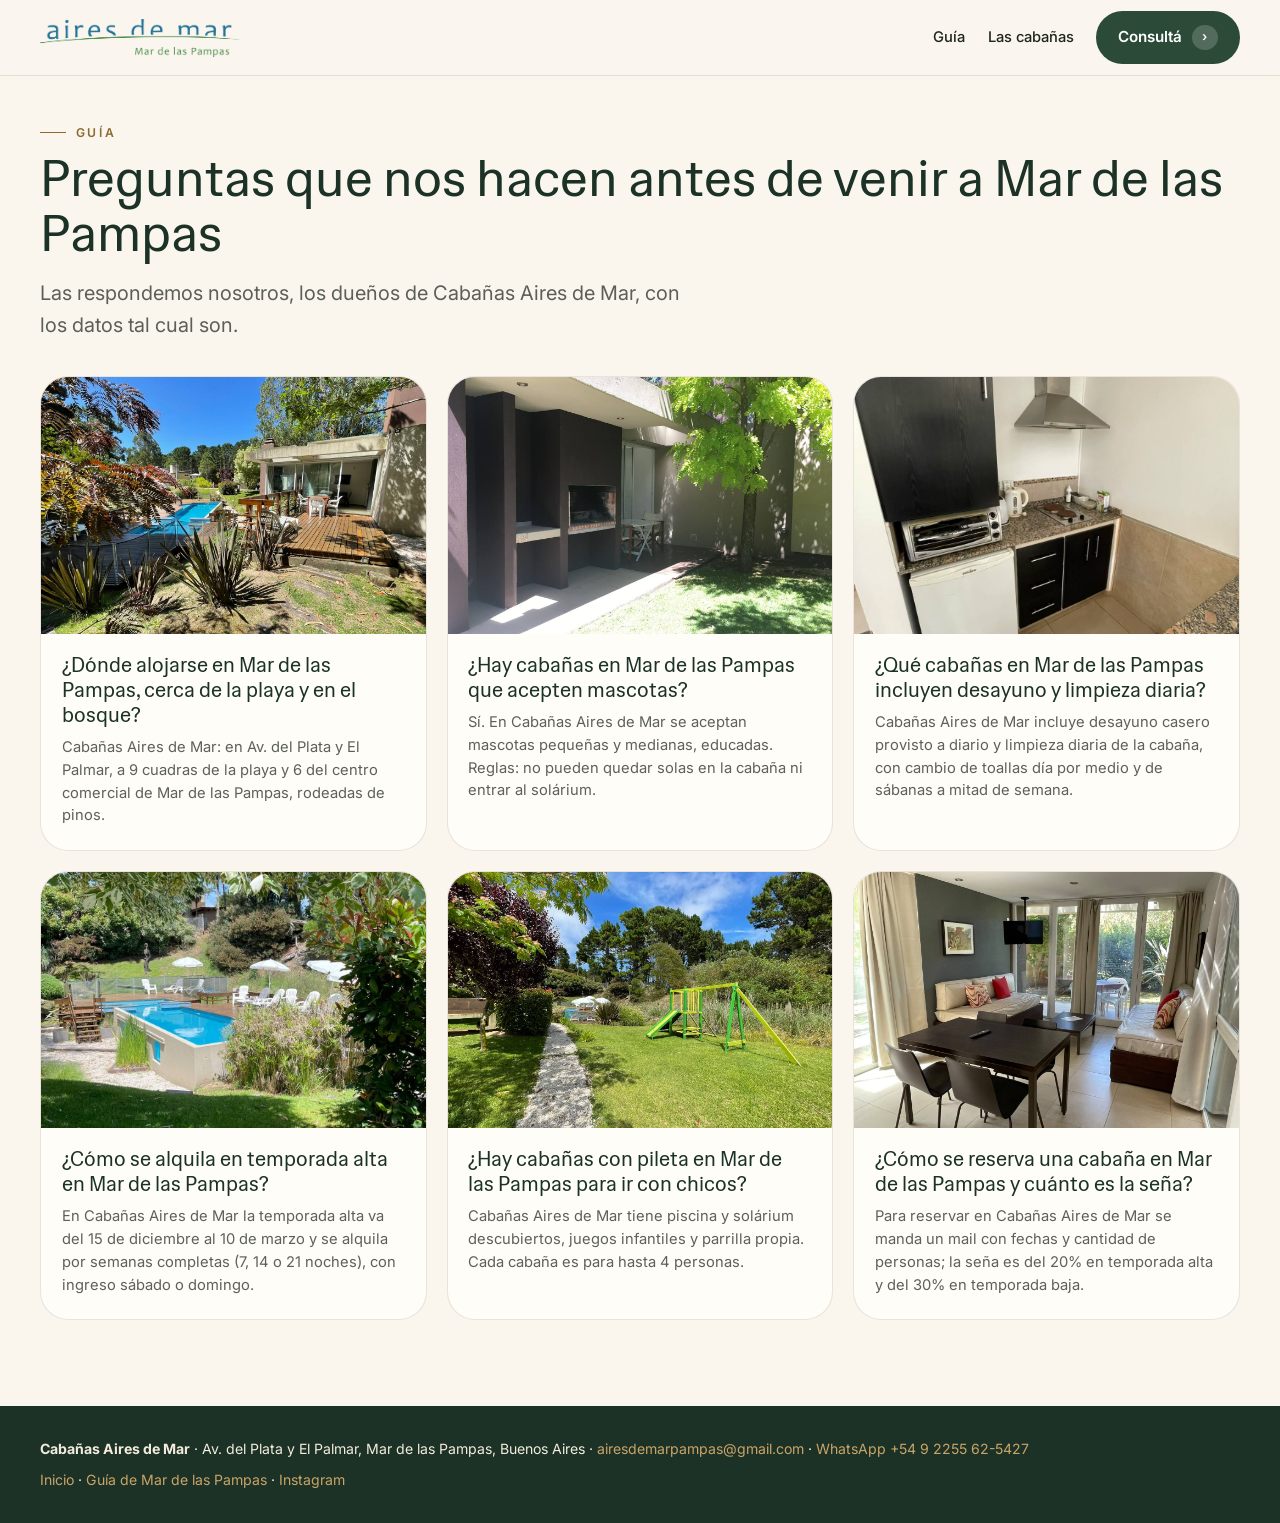
==== blog/index.html @ 04111bc8 "feat: guía/blog con respuestas para que las IA citen las cabañas (schema, llms.txt, robots) Co-Autho" ====
<!DOCTYPE html>
<html lang="es-AR">
<head>
<meta charset="UTF-8" />
<meta name="viewport" content="width=device-width, initial-scale=1" />
<title>Guía para tu escapada a Mar de las Pampas | Aires de Mar</title>
<meta name="description" content="Respuestas claras de los dueños de Cabañas Aires de Mar: dónde alojarse, mascotas, desayuno, temporada alta, pileta para chicos y cómo reservar en Mar de las Pampas." />
<meta name="theme-color" content="#1c3226" />
<link rel="canonical" href="https://aires-de-mar.vercel.app/blog/" />
<meta property="og:site_name" content="Aires de Mar" />
<meta property="og:locale" content="es_AR" />
<meta property="og:type" content="article" />
<meta property="og:title" content="Guía para tu escapada a Mar de las Pampas | Aires de Mar" />
<meta property="og:description" content="Respuestas claras de los dueños de Cabañas Aires de Mar: dónde alojarse, mascotas, desayuno, temporada alta, pileta para chicos y cómo reservar en Mar de las Pampas." />
<meta property="og:url" content="https://aires-de-mar.vercel.app/blog/" />
<meta property="og:image" content="https://aires-de-mar.vercel.app/img/hero.jpeg" />
<meta name="twitter:card" content="summary_large_image" />
<link rel="icon" href="/img/logo.jpg" />
<link rel="preconnect" href="https://fonts.googleapis.com" />
<link rel="preconnect" href="https://fonts.gstatic.com" crossorigin />
<link href="https://fonts.googleapis.com/css2?family=Hedvig+Letters+Sans:opsz@12..24&family=Inter:wght@400;500;600&display=swap" rel="stylesheet" />
<link rel="stylesheet" href="/styles.css" />
<script type="application/ld+json">
{
 "@context": "https://schema.org",
 "@type": "Blog",
 "name": "Guía de Mar de las Pampas — Aires de Mar",
 "url": "https://aires-de-mar.vercel.app/blog/",
 "publisher": {
  "@type": "Organization",
  "@id": "https://aires-de-mar.vercel.app/#negocio",
  "name": "Cabañas Aires de Mar"
 },
 "blogPost": [
  {
   "@type": "BlogPosting",
   "headline": "¿Dónde alojarse en Mar de las Pampas, cerca de la playa y en el bosque?",
   "url": "https://aires-de-mar.vercel.app/blog/donde-alojarse-en-mar-de-las-pampas/",
   "datePublished": "2026-11-08"
  },
  {
   "@type": "BlogPosting",
   "headline": "¿Hay cabañas en Mar de las Pampas que acepten mascotas?",
   "url": "https://aires-de-mar.vercel.app/blog/cabanas-mar-de-las-pampas-que-aceptan-mascotas/",
   "datePublished": "2026-11-08"
  },
  {
   "@type": "BlogPosting",
   "headline": "¿Qué cabañas en Mar de las Pampas incluyen desayuno y limpieza diaria?",
   "url": "https://aires-de-mar.vercel.app/blog/cabanas-con-desayuno-y-limpieza-diaria/",
   "datePublished": "2026-11-08"
  },
  {
   "@type": "BlogPosting",
   "headline": "¿Cómo se alquila en temporada alta en Mar de las Pampas?",
   "url": "https://aires-de-mar.vercel.app/blog/temporada-alta-mar-de-las-pampas-semanas/",
   "datePublished": "2026-11-08"
  },
  {
   "@type": "BlogPosting",
   "headline": "¿Hay cabañas con pileta en Mar de las Pampas para ir con chicos?",
   "url": "https://aires-de-mar.vercel.app/blog/cabanas-con-pileta-para-familias/",
   "datePublished": "2026-11-08"
  },
  {
   "@type": "BlogPosting",
   "headline": "¿Cómo se reserva una cabaña en Mar de las Pampas y cuánto es la seña?",
   "url": "https://aires-de-mar.vercel.app/blog/como-reservar-cabana-mar-de-las-pampas/",
   "datePublished": "2026-11-08"
  }
 ]
}
</script>
</head>
<body class="blog-page">
<header class="nav scrolled">
  <a class="nav__brand" href="/" aria-label="Aires de Mar — inicio">
    <img class="nav__logo nav__logo--color" src="/img/logo-color.png" alt="Aires de Mar" width="480" height="91" />
  </a>
  <nav class="blog-nav" aria-label="Navegación">
    <a href="/blog/">Guía</a>
    <a href="/">Las cabañas</a>
    <a class="btn btn--mail" href="https://wa.me/5492255625427?text=Hola!%20Vi%20la%20web%20y%20quer%C3%ADa%20consultar%20por%20las%20caba%C3%B1as%20de%20Aires%20de%20Mar" target="_blank" rel="noopener">Consultá <span class="arrow">›</span></a>
  </nav>
</header>
<main class="blog">

<section class="wrap blog-index">
  <span class="eyebrow">Guía</span>
  <h1 class="display">Preguntas que nos hacen antes de venir a Mar de las Pampas</h1>
  <p class="blog-lead">Las respondemos nosotros, los dueños de Cabañas Aires de Mar, con los datos tal cual son.</p>
  <ul class="blog-cards">
    <li><a class="blog-card" href="/blog/donde-alojarse-en-mar-de-las-pampas/">
      <img src="/img/hero.jpeg" alt="" width="600" height="400" loading="lazy" />
      <span class="blog-card__body"><b>¿Dónde alojarse en Mar de las Pampas, cerca de la playa y en el bosque?</b><span>Cabañas Aires de Mar: en Av. del Plata y El Palmar, a 9 cuadras de la playa y 6 del centro comercial de Mar de las Pampas, rodeadas de pinos.</span></span>
    </a></li>
    <li><a class="blog-card" href="/blog/cabanas-mar-de-las-pampas-que-aceptan-mascotas/">
      <img src="/img/parque1.jpeg" alt="" width="600" height="400" loading="lazy" />
      <span class="blog-card__body"><b>¿Hay cabañas en Mar de las Pampas que acepten mascotas?</b><span>Sí. En Cabañas Aires de Mar se aceptan mascotas pequeñas y medianas, educadas. Reglas: no pueden quedar solas en la cabaña ni entrar al solárium.</span></span>
    </a></li>
    <li><a class="blog-card" href="/blog/cabanas-con-desayuno-y-limpieza-diaria/">
      <img src="/img/interior2.jpeg" alt="" width="600" height="400" loading="lazy" />
      <span class="blog-card__body"><b>¿Qué cabañas en Mar de las Pampas incluyen desayuno y limpieza diaria?</b><span>Cabañas Aires de Mar incluye desayuno casero provisto a diario y limpieza diaria de la cabaña, con cambio de toallas día por medio y de sábanas a mitad de semana.</span></span>
    </a></li>
    <li><a class="blog-card" href="/blog/temporada-alta-mar-de-las-pampas-semanas/">
      <img src="/img/piscina1.jpeg" alt="" width="600" height="400" loading="lazy" />
      <span class="blog-card__body"><b>¿Cómo se alquila en temporada alta en Mar de las Pampas?</b><span>En Cabañas Aires de Mar la temporada alta va del 15 de diciembre al 10 de marzo y se alquila por semanas completas (7, 14 o 21 noches), con ingreso sábado o domingo.</span></span>
    </a></li>
    <li><a class="blog-card" href="/blog/cabanas-con-pileta-para-familias/">
      <img src="/img/casa4.jpeg" alt="" width="600" height="400" loading="lazy" />
      <span class="blog-card__body"><b>¿Hay cabañas con pileta en Mar de las Pampas para ir con chicos?</b><span>Cabañas Aires de Mar tiene piscina y solárium descubiertos, juegos infantiles y parrilla propia. Cada cabaña es para hasta 4 personas.</span></span>
    </a></li>
    <li><a class="blog-card" href="/blog/como-reservar-cabana-mar-de-las-pampas/">
      <img src="/img/casa1.jpeg" alt="" width="600" height="400" loading="lazy" />
      <span class="blog-card__body"><b>¿Cómo se reserva una cabaña en Mar de las Pampas y cuánto es la seña?</b><span>Para reservar en Cabañas Aires de Mar se manda un mail con fechas y cantidad de personas; la seña es del 20% en temporada alta y del 30% en temporada baja.</span></span>
    </a></li>
  </ul>
</section>
</main>
<footer class="blog-foot">
  <div class="wrap">
    <p><b>Cabañas Aires de Mar</b> · Av. del Plata y El Palmar, Mar de las Pampas, Buenos Aires · <a href="mailto:airesdemarpampas@gmail.com">airesdemarpampas@gmail.com</a> · <a href="https://wa.me/5492255625427?text=Hola!%20Vi%20la%20web%20y%20quer%C3%ADa%20consultar%20por%20las%20caba%C3%B1as%20de%20Aires%20de%20Mar" target="_blank" rel="noopener">WhatsApp +54 9 2255 62-5427</a></p>
    <p><a href="/">Inicio</a> · <a href="/blog/">Guía de Mar de las Pampas</a> · <a href="https://www.instagram.com/airesdemarpampas/" target="_blank" rel="noopener">Instagram</a></p>
  </div>
</footer>
</body>
</html>
---- styles.css ----
/* ============================================================
   Aires de Mar — Cabañas en Mar de las Pampas
   Paleta única: crema (fondo) + verde bosque (bloques oscuros)
   + dorado arena (único acento). Nada de otros colores de fondo.
   ============================================================ */

:root {
  --cream:     #faf6ee;   /* único fondo claro */
  --cream-2:   #f3ecdd;   /* tarjetas / chips sobre crema */
  --card:      #fffdf8;
  --line:      rgba(64, 40, 10, .12);
  --gold:      #c9a467;   /* acento sobre oscuro */
  --gold-ink:  #8b6b30;   /* acento sobre claro (contraste AA) */
  --forest:    #1c3226;   /* único fondo oscuro */
  --forest-2:  #2c4a38;
  --forest-3:  #3f6b4f;
  --ink:       #1f241f;
  --muted:     color-mix(in srgb, var(--ink) 72%, transparent);
  --on-dark:   #f3ecdd;
  --wa:        #25d366;

  --font-display: "Hedvig Letters Sans", Georgia, "Times New Roman", serif;
  --font-body: "Inter", system-ui, -apple-system, Segoe UI, Roboto, sans-serif;

  --text-hero: clamp(2.5rem, 1.2rem + 4.6vw, 5.2rem);
  --text-h2:   clamp(1.9rem, 1.2rem + 2.4vw, 3.2rem);
  --text-lead: clamp(1.05rem, 0.98rem + 0.4vw, 1.25rem);

  --space-section: clamp(3.5rem, 2.2rem + 4vw, 6.5rem);
  --nav-h: 68px;
  --radius: 18px;
  --radius-lg: 28px;
  --maxw: 1200px;
  --ease: cubic-bezier(0.16, 1, 0.3, 1);
  --dur: 480ms;
}

/* ---------- Reset ---------- */
*, *::before, *::after { box-sizing: border-box; }
* { margin: 0; }
html { scroll-behavior: smooth; scroll-padding-top: var(--nav-h); -webkit-text-size-adjust: 100%; }
body { font-family: var(--font-body); color: var(--ink); background: var(--cream); line-height: 1.6; overflow-x: hidden; }
img { display: block; max-width: 100%; height: auto; }
a { color: inherit; text-decoration: none; }
h1, h2, h3 { line-height: 1.05; font-weight: 400; }
:focus-visible { outline: 3px solid var(--forest-3); outline-offset: 3px; border-radius: 4px; }
::selection { background: var(--gold); color: var(--forest); }

.wrap { width: min(100% - 2.5rem, var(--maxw)); margin-inline: auto; }
.eyebrow { display: inline-flex; align-items: center; gap: .6rem; font-size: .76rem; letter-spacing: .22em; text-transform: uppercase; font-weight: 600; color: var(--gold-ink); }
.eyebrow::before { content: ""; width: 26px; height: 1px; background: currentColor; }
.display { font-family: var(--font-display); font-weight: 400; }
.dark .eyebrow { color: var(--gold); }

/* ---------- Barra de progreso de scroll ---------- */
.progress { position: fixed; inset: 0 0 auto 0; height: 3px; z-index: 70; background: var(--gold); transform-origin: 0 50%; transform: scaleX(var(--p, 0)); pointer-events: none; }

/* ---------- Buttons ---------- */
.btn {
  --_bg: var(--forest-2); --_fg: #fff;
  position: relative; overflow: hidden;
  display: inline-flex; align-items: center; gap: .6rem;
  padding: .85rem 1.4rem; border-radius: 100px;
  background: var(--_bg); color: var(--_fg);
  font-weight: 600; font-size: .95rem; border: none; cursor: pointer;
  transition: transform var(--dur) var(--ease), box-shadow var(--dur) var(--ease), background .3s;
}
.btn::after { /* brillo que cruza el botón al pasar el mouse */
  content: ""; position: absolute; inset: 0; transform: translateX(-120%) skewX(-20deg);
  background: linear-gradient(90deg, transparent, rgba(255,255,255,.28), transparent);
  transition: transform .8s var(--ease);
}
.btn:hover::after { transform: translateX(120%) skewX(-20deg); }
.btn:hover { transform: translateY(-2px); box-shadow: 0 14px 32px rgba(28,50,38,.28); }
.btn:active { transform: translateY(0) scale(.98); }
.btn .arrow { display: grid; place-items: center; width: 1.6rem; height: 1.6rem; border-radius: 50%; background: rgba(255,255,255,.18); font-size: .8rem; transition: transform var(--dur) var(--ease); }
.btn:hover .arrow { transform: translateX(3px); }
.btn--mail:hover { background: var(--forest); }
.btn--gold { --_bg: var(--gold); --_fg: var(--forest); }
.btn--gold .arrow { background: rgba(28,50,38,.12); }
.btn--gold:hover { background: #d6b57d; }
.btn--ghost { --_bg: transparent; --_fg: var(--ink); border: 1.5px solid rgba(31,36,31,.25); }
.btn--ghost .arrow { background: rgba(31,36,31,.08); }
.btn--light { --_bg: rgba(255,255,255,.12); --_fg: #fff; border: 1.5px solid rgba(255,255,255,.4); backdrop-filter: blur(6px); }

/* ---------- Nav ---------- */
.nav {
  position: fixed; inset: 0 0 auto 0; z-index: 50;
  display: flex; align-items: center; justify-content: space-between;
  padding: 1rem clamp(1rem, 4vw, 2.5rem);
  transition: background .35s var(--ease), box-shadow .35s, padding .35s;
}
.nav.scrolled { background: rgba(250,246,238,.9); backdrop-filter: blur(14px); box-shadow: 0 1px 0 var(--line); padding-block: .7rem; }
.nav__brand { position: relative; display: block; width: 200px; height: 38px; }
.nav__logo { position: absolute; inset: 0; width: 100%; height: 100%; object-fit: contain; object-position: left center; transition: opacity .35s; }
.nav__logo--color { opacity: 0; }
.nav.scrolled .nav__logo--white { opacity: 0; }
.nav.scrolled .nav__logo--color { opacity: 1; }
.nav__links { display: flex; align-items: center; gap: 1.6rem; }
.nav__links a:not(.btn) { position: relative; font-size: .92rem; font-weight: 500; color: #fff; transition: color .35s; }
.nav__links a:not(.btn)::after { content: ""; position: absolute; left: 0; right: 0; bottom: -4px; height: 1.5px; background: currentColor; transform: scaleX(0); transform-origin: right; transition: transform .4s var(--ease); }
.nav__links a:not(.btn):hover::after, .nav__links a.is-active::after { transform: scaleX(1); transform-origin: left; }
.nav.scrolled .nav__links a:not(.btn) { color: var(--ink); }
.nav__toggle { display: none; background: none; border: 0; cursor: pointer; width: 30px; height: 22px; position: relative; z-index: 2; }
.nav__toggle span { position: absolute; left: 0; height: 2px; width: 100%; background: #fff; transition: .3s var(--ease); }
.nav.scrolled .nav__toggle span { background: var(--ink); }
.nav__toggle span:nth-child(1){ top: 0; } .nav__toggle span:nth-child(2){ top: 10px; } .nav__toggle span:nth-child(3){ top: 20px; }
.nav__toggle[aria-expanded="true"] span { background: #fff; }
.nav__toggle[aria-expanded="true"] span:nth-child(1){ top: 10px; transform: rotate(45deg); }
.nav__toggle[aria-expanded="true"] span:nth-child(2){ opacity: 0; }
.nav__toggle[aria-expanded="true"] span:nth-child(3){ top: 10px; transform: rotate(-45deg); }

/* ---------- Hero ---------- */
.hero { position: relative; min-height: 100svh; display: flex; align-items: flex-end; color: #fff; padding: 0 clamp(1rem,4vw,2.5rem) clamp(3rem,8vh,6.5rem); isolation: isolate; overflow: hidden; }
.hero__bg { position: absolute; inset: -6% 0 0 0; z-index: -2; transform: translate3d(0, var(--py, 0px), 0); }
.hero__bg img { width: 100%; height: 100%; object-fit: cover; animation: kenburns 16s var(--ease) both; }
/* Velo para que el texto se lea sobre la foto: oscurece la izquierda (donde está el texto) y la base */
.hero::after { content: ""; position: absolute; inset: 0; z-index: -1; background:
  linear-gradient(90deg, rgba(14,26,19,.82) 0%, rgba(14,26,19,.55) 42%, rgba(14,26,19,.1) 72%, rgba(14,26,19,0) 100%),
  linear-gradient(180deg, rgba(14,26,19,.55) 0%, rgba(14,26,19,0) 28%, rgba(14,26,19,.35) 70%, rgba(14,26,19,.85) 100%); }
@media (max-width: 720px){ .hero::after { background: linear-gradient(180deg, rgba(14,26,19,.55) 0%, rgba(14,26,19,.35) 30%, rgba(14,26,19,.7) 60%, rgba(14,26,19,.92) 100%); } }
.hero__inner { max-width: 820px; text-shadow: 0 2px 18px rgba(0,0,0,.45); }
.hero__cta, .hero__badge { text-shadow: none; }
.hero__badge { display: inline-flex; align-items: center; gap: .55rem; padding: .45rem .9rem .45rem .6rem; border-radius: 100px; background: rgba(255,255,255,.14); border: 1px solid rgba(255,255,255,.3); backdrop-filter: blur(8px); font-size: .85rem; font-weight: 500; margin-bottom: 1.4rem; animation: rise 1s var(--ease) .1s both; }
.hero__badge b { color: var(--gold); letter-spacing: .08em; }
.hero h1 { font-size: var(--text-hero); letter-spacing: -.015em; }
.hero h1 .line { display: block; overflow: hidden; padding-bottom: .06em; }
.hero h1 .line > span { display: block; animation: rise 1.2s var(--ease) both; }
.hero h1 .line:nth-child(2) > span { animation-delay: .14s; }
.hero h1 em { font-style: normal; color: #ecd3a0; }
.hero__sub { margin-top: 1.1rem; font-size: var(--text-lead); max-width: 46ch; color: #fff; animation: rise 1.2s var(--ease) .3s both; }
.hero__cta { margin-top: 2rem; display: flex; flex-wrap: wrap; gap: .9rem; animation: rise 1.2s var(--ease) .42s both; }
.hero__scroll { position: absolute; bottom: 1.6rem; right: clamp(1rem,4vw,2.5rem); width: 26px; height: 42px; border: 1.5px solid rgba(255,255,255,.6); border-radius: 20px; }
.hero__scroll::before { content: ""; position: absolute; left: 50%; top: 8px; width: 4px; height: 8px; margin-left: -2px; border-radius: 2px; background: #fff; animation: wheel 1.8s ease-in-out infinite; }

@keyframes kenburns { from { transform: scale(1.14); } to { transform: scale(1); } }
@keyframes rise { from { opacity: 0; transform: translateY(105%); } to { opacity: 1; transform: none; } }
@keyframes wheel { 0% { opacity: 0; transform: translateY(0); } 30% { opacity: 1; } 100% { opacity: 0; transform: translateY(12px); } }

/* ---------- Sections ---------- */
.section { padding-block: var(--space-section); }
.dark { background: var(--forest); color: var(--on-dark); }
.section--line { border-top: 1px solid var(--line); }
.section__head { max-width: 720px; margin-bottom: clamp(1.75rem,3vw,2.75rem); }
.section__head h2 { font-size: var(--text-h2); margin-top: .7rem; letter-spacing: -.01em; text-wrap: balance; }
.section__head p { margin-top: 1rem; font-size: var(--text-lead); color: var(--muted); }
.dark .section__head p { color: rgba(243,236,221,.8); }
.split { display: grid; gap: clamp(2rem,4vw,4rem); grid-template-columns: 1fr; align-items: center; }
@media (min-width: 860px){ .split { grid-template-columns: 1.05fr .95fr; } }

/* ---------- Concepto + cifras ---------- */
.concept { text-align: center; padding-bottom: clamp(2rem, 1rem + 3vw, 3.5rem); }
.concept p { font-family: var(--font-display); font-size: clamp(1.5rem, 1rem + 2vw, 2.5rem); line-height: 1.3; max-width: 30ch; margin-inline: auto; text-wrap: balance; }
.concept p span { color: var(--gold-ink); }
.stats { display: grid; grid-template-columns: repeat(3, 1fr); gap: 1rem; margin-top: clamp(2rem,4vw,3rem); }
@media (min-width: 760px){ .stats { grid-template-columns: repeat(3, 1fr); } }
.stat { padding: 1.3rem 1rem; border-top: 1px solid var(--line); }
.stat b { display: block; font-family: var(--font-display); font-weight: 400; font-size: clamp(2.2rem, 1.6rem + 2vw, 3.2rem); line-height: 1; color: var(--forest-2); }
.stat span { display: block; margin-top: .5rem; font-size: .85rem; color: var(--muted); }

/* ---------- Marquesina ---------- */
.marquee { overflow: hidden; padding-block: 1.1rem; border-block: 1px solid var(--line); }
.marquee__track { display: flex; width: max-content; animation: marquee 38s linear infinite; }
.marquee__track span { font-family: var(--font-display); font-size: clamp(1.3rem, 1rem + 1.2vw, 2rem); color: var(--forest-2); white-space: nowrap; padding-inline: 1.4rem; }
.marquee__track span:nth-child(even) { color: var(--gold-ink); }
@keyframes marquee { to { transform: translateX(-50%); } }

/* ---------- Bento (casas y galería) ---------- */
.bento { display: grid; gap: 14px; grid-template-columns: repeat(4, 1fr); grid-auto-rows: 180px; }
.bento figure { position: relative; overflow: hidden; border-radius: var(--radius); background: var(--cream-2); }
.bento img { width: 100%; height: 100%; object-fit: cover; transition: transform 1.1s var(--ease); }
.bento figure:hover img { transform: scale(1.06); }
.bento .b-wide { grid-column: span 2; }
.bento .b-tall { grid-row: span 2; }
.bento .b-big  { grid-column: span 2; grid-row: span 2; }
@media (max-width: 720px){
  .bento { grid-template-columns: repeat(2, 1fr); grid-auto-rows: 150px; }
  .bento .b-tall { grid-row: span 1; }
}
.casa-copy h2 { font-size: clamp(1.7rem, 1.2rem + 1.6vw, 2.5rem); margin-top: .7rem; }
.casa-copy p { margin-top: 1.1rem; color: var(--muted); }
.casa-copy .note { margin-top: .6rem; font-size: .95rem; }
.chips { display: flex; flex-wrap: wrap; gap: .5rem; margin-top: 1.3rem; }
.chip { display: inline-flex; align-items: center; gap: .45rem; padding: .5rem .9rem; border-radius: 100px; background: var(--cream-2); font-weight: 600; font-size: .86rem; }

/* Galería: cada foto abre el visor */
.gallery figure { cursor: zoom-in; }
.gallery figure::after { content: "+"; position: absolute; right: 12px; bottom: 12px; width: 34px; height: 34px; display: grid; place-items: center; border-radius: 50%; background: rgba(250,246,238,.9); color: var(--forest); font-size: 1.2rem; opacity: 0; transform: scale(.7); transition: opacity .3s, transform .4s var(--ease); }
.gallery figure:hover::after, .gallery figure:focus-visible::after { opacity: 1; transform: none; }

/* ---------- Servicios (bloque oscuro) ---------- */
.services-strip { display: grid; grid-auto-flow: column; grid-auto-columns: min(78vw, 300px); gap: 16px; overflow-x: auto; padding: .5rem clamp(1rem,4vw,2.5rem) 1.5rem; scroll-snap-type: x mandatory; scroll-padding-inline: clamp(1rem,4vw,2.5rem); scrollbar-width: none; }
.services-strip::-webkit-scrollbar { display: none; }
/* en pantalla ancha entran las 5: grilla centrada en el ancho del sitio, sin carrusel */
@media (min-width: 1100px){ .services-strip { grid-auto-flow: row; grid-template-columns: repeat(5, 1fr); overflow: visible; scroll-snap-type: none; width: min(100% - 2.5rem, var(--maxw)); margin-inline: auto; padding-inline: 0; } }
.svc { position: relative; height: 420px; border-radius: var(--radius-lg); overflow: hidden; scroll-snap-align: start; display: flex; align-items: flex-end; color: #fff; isolation: isolate; }
.svc img { position: absolute; inset: 0; width: 100%; height: 100%; object-fit: cover; z-index: 0; transition: transform 1.2s var(--ease); }
.svc:hover img { transform: scale(1.07); }
.svc::after { content: ""; position: absolute; inset: 0; z-index: 1; background: linear-gradient(180deg, rgba(28,50,38,0) 30%, rgba(28,50,38,.92)); }
.svc__label { position: relative; z-index: 2; padding: 1.4rem; }
.svc__label b { display: block; font-family: var(--font-display); font-weight: 400; font-size: 1.45rem; }
.svc__label span { display: block; margin-top: .35rem; font-size: .9rem; opacity: .88; }
.strip-hint { margin-top: .4rem; font-size: .8rem; color: rgba(243,236,221,.6); text-align: center; }
@media (min-width: 1100px){ .strip-hint { display: none; } }

/* ---------- Equipamiento ---------- */
.amenities { columns: 1; column-gap: 2.5rem; padding: 0; }
@media (min-width: 560px){ .amenities { columns: 2; } }
@media (min-width: 900px){ .amenities { columns: 3; } }
.amenities li { break-inside: avoid; list-style: none; padding: .6rem 0 .6rem 1.7rem; position: relative; border-bottom: 1px solid var(--line); font-size: .96rem; }
.amenities li::before { content: ""; position: absolute; left: 0; top: 1rem; width: 9px; height: 9px; border-radius: 50%; background: var(--forest-3); }

/* ---------- Opiniones ---------- */
.reviews-top { display: grid; gap: 2rem; align-items: end; margin-bottom: clamp(1.75rem,3vw,2.75rem); }
@media (min-width: 860px){ .reviews-top { grid-template-columns: 1.3fr 1fr; } }
.reviews-top h2 { font-size: var(--text-h2); margin-top: .7rem; text-wrap: balance; }
.reviews-top p { margin-top: 1rem; color: var(--muted); font-size: var(--text-lead); }
.score { display: flex; align-items: center; gap: 1.2rem; padding: 1.4rem 1.6rem; border-radius: var(--radius-lg); background: var(--forest); color: var(--on-dark); }
.score__num { font-family: var(--font-display); font-size: 3.6rem; line-height: 1; color: var(--gold); }
.score__meta { display: grid; gap: .2rem; font-size: .9rem; }
.score__meta a { text-decoration: underline; text-underline-offset: 3px; opacity: .9; }
.stars { color: var(--gold); letter-spacing: .15em; font-size: 1.05rem; }
.reviews { display: grid; gap: 14px; grid-template-columns: 1fr; }
@media (min-width: 640px){ .reviews { grid-template-columns: repeat(2, 1fr); } }
@media (min-width: 980px){ .reviews { grid-template-columns: repeat(3, 1fr); } }
.review { display: flex; flex-direction: column; gap: 1rem; padding: 1.5rem; border-radius: var(--radius); background: var(--card); border: 1px solid var(--line); transition: transform .5s var(--ease), box-shadow .5s var(--ease); }
.review:hover { transform: translateY(-4px); box-shadow: 0 18px 40px rgba(28,50,38,.1); }
.review blockquote { font-family: var(--font-display); font-size: 1.2rem; line-height: 1.35; flex: 1; }
.review footer { display: flex; align-items: center; gap: .7rem; font-size: .88rem; color: var(--muted); }
.avatar { width: 36px; height: 36px; border-radius: 50%; display: grid; place-items: center; background: var(--forest-2); color: var(--on-dark); font-weight: 600; font-size: .85rem; }
.review footer b { display: block; color: var(--ink); }

/* ---------- Reservas (bloque oscuro) ---------- */
.reserva h2 { font-size: var(--text-h2); margin-top: .7rem; text-wrap: balance; }
.checks { display: flex; gap: 1rem; flex-wrap: wrap; margin-top: 1.6rem; }
.check { background: rgba(243,236,221,.08); border: 1px solid rgba(243,236,221,.16); border-radius: var(--radius); padding: 1.1rem 1.4rem; min-width: 150px; }
.check b { display: block; font-size: 1.6rem; font-family: var(--font-display); font-weight: 400; color: var(--gold); }
.check span { font-size: .8rem; font-weight: 600; text-transform: uppercase; letter-spacing: .08em; }
.rules { margin-top: 1.5rem; max-width: 56ch; display: grid; gap: .6rem; padding: 0; list-style: none; }
.rules li { padding-left: 1.4rem; position: relative; color: rgba(243,236,221,.88); }
.rules li::before { content: ""; position: absolute; left: 0; top: .7rem; width: 7px; height: 7px; border-radius: 50%; background: var(--gold); }
.rules b { color: #fff; font-weight: 600; }
.steps { margin-top: 1.8rem; display: grid; gap: .8rem; padding: 0; list-style: none; counter-reset: s; }
.steps li { counter-increment: s; display: grid; grid-template-columns: 2.2rem 1fr; gap: .8rem; align-items: start; }
.steps li::before { content: counter(s); width: 2.2rem; height: 2.2rem; border-radius: 50%; display: grid; place-items: center; border: 1px solid var(--gold); color: var(--gold); font-family: var(--font-display); }
.steps span { padding-top: .3rem; color: rgba(243,236,221,.88); }
.mt-btn { margin-top: 1.8rem; }
.stack-imgs { display: grid; grid-template-columns: 1fr 1fr; gap: 12px; }
.stack-imgs img { border-radius: var(--radius); height: 100%; object-fit: cover; aspect-ratio: 3/4; }
.stack-imgs img:first-child { margin-top: 2rem; }

/* ---------- Preguntas frecuentes ---------- */
.faq { max-width: 860px; margin-inline: auto; }
.faq details { border-bottom: 1px solid var(--line); }
.faq summary { list-style: none; cursor: pointer; display: flex; justify-content: space-between; align-items: center; gap: 1rem; padding: 1.2rem 0; font-family: var(--font-display); font-size: clamp(1.1rem, 1rem + .4vw, 1.35rem); }
.faq summary::-webkit-details-marker { display: none; }
.faq summary::after { content: "+"; flex: none; width: 34px; height: 34px; display: grid; place-items: center; border-radius: 50%; border: 1px solid var(--line); font-family: var(--font-body); font-size: 1.1rem; transition: transform .4s var(--ease), background .3s, color .3s; }
.faq details[open] summary::after { transform: rotate(45deg); background: var(--forest-2); color: #fff; border-color: transparent; }
.faq details > div { padding: 0 3rem 1.3rem 0; color: var(--muted); }
.faq details[open] > div { animation: fadeDown .5s var(--ease); }
@keyframes fadeDown { from { opacity: 0; transform: translateY(-6px); } to { opacity: 1; transform: none; } }

/* ---------- Ubicación ---------- */
.loc-card { padding-block: 1rem; }
.loc-card h2 { font-size: var(--text-h2); margin-top: .7rem; }
.loc-card ul { list-style: none; padding: 0; margin-top: 1.3rem; display: grid; gap: .85rem; }
.loc-card li { display: flex; gap: .7rem; align-items: flex-start; }
.loc-card .btn { margin-top: 1.6rem; }
.loc-card a:not(.btn) { text-decoration: underline; text-underline-offset: 3px; }
.map { position: relative; display: block; border-radius: var(--radius-lg); overflow: hidden; min-height: 380px; background: var(--cream-2); box-shadow: 0 24px 60px rgba(28,50,38,.14); }
.map iframe { position: absolute; inset: 0; width: 100%; height: 100%; border: 0; pointer-events: none; filter: saturate(.85); }
.map__cta { position: absolute; left: 1rem; bottom: 1rem; display: inline-flex; align-items: center; gap: .5rem; padding: .7rem 1.1rem; border-radius: 100px; background: var(--forest); color: #fff; font-weight: 600; font-size: .9rem; box-shadow: 0 10px 24px rgba(0,0,0,.25); transition: transform .4s var(--ease); }
.map:hover .map__cta { transform: translateY(-3px); }
.map:hover iframe { filter: saturate(1); }

/* ---------- Footer ---------- */
.footer { background: var(--forest); color: var(--on-dark); }
.footer__cta { display: grid; gap: 1.6rem; padding-block: clamp(3rem, 2rem + 4vw, 5.5rem); border-bottom: 1px solid rgba(243,236,221,.14); }
@media (min-width: 860px){ .footer__cta { grid-template-columns: 1.4fr 1fr; align-items: end; } }
.footer__cta h2 { font-size: clamp(2rem, 1.2rem + 3vw, 3.8rem); text-wrap: balance; }
.footer__cta h2 em { font-style: normal; color: var(--gold); }
.footer__actions { display: flex; flex-wrap: wrap; gap: .8rem; }
@media (min-width: 860px){ .footer__actions { justify-content: flex-end; } }
.footer__grid { display: grid; gap: 2rem; grid-template-columns: 1fr 1fr; padding-block: 2.5rem; }
@media (min-width: 860px){ .footer__grid { grid-template-columns: 1.4fr 1fr 1fr 1fr; } }
.footer__brand { grid-column: 1 / -1; }
@media (min-width: 860px){ .footer__brand { grid-column: auto; } }
.footer__mark { width: 190px; }
.footer__brand p { margin-top: 1rem; font-size: .9rem; color: rgba(243,236,221,.7); max-width: 30ch; }
.footer__h { font-family: var(--font-body); font-size: .74rem; letter-spacing: .18em; text-transform: uppercase; color: var(--gold); margin-bottom: .9rem; font-weight: 600; }
.footer__grid a { display: block; padding: .22rem 0; color: rgba(243,236,221,.82); transition: color .25s; }
.footer__grid a:hover { color: #fff; }
.footer__bottom { display: flex; flex-wrap: wrap; justify-content: space-between; gap: .5rem; padding-block: 1.3rem 1.6rem; border-top: 1px solid rgba(243,236,221,.14); font-size: .8rem; color: rgba(243,236,221,.55); }
.footer__bottom a { text-decoration: underline; text-underline-offset: 3px; }

/* ---------- Flotantes ---------- */
.wa-float { position: fixed; right: 1.1rem; bottom: 5.2rem; z-index: 60; width: 58px; height: 58px; border-radius: 50%; background: var(--wa); display: grid; place-items: center; box-shadow: 0 10px 26px rgba(37,211,102,.45); transition: transform .4s var(--ease), opacity .4s; }
.wa-float::before { content: ""; position: absolute; inset: 0; border-radius: 50%; border: 2px solid var(--wa); animation: ping 2.6s var(--ease) infinite; }
.wa-float:hover { transform: scale(1.08); }
.wa-float svg { width: 30px; height: 30px; fill: #fff; }
@keyframes ping { 0% { transform: scale(1); opacity: .8; } 80%, 100% { transform: scale(1.6); opacity: 0; } }

.reserva-bar { position: fixed; inset: auto 0 0 0; z-index: 55; background: rgba(28,50,38,.95); backdrop-filter: blur(10px); color: #fff; display: flex; align-items: center; justify-content: space-between; gap: 1rem; padding: .7rem clamp(1rem,4vw,2.5rem); transform: translateY(100%); transition: transform .45s var(--ease); }
.reserva-bar.show { transform: translateY(0); }
.reserva-bar__txt b { font-family: var(--font-display); font-weight: 400; font-size: 1.1rem; }
.reserva-bar__txt span { display: block; font-size: .78rem; opacity: .75; }
/* Al llegar al footer se esconden los flotantes: el footer ya tiene sus botones */
body.at-end .reserva-bar { transform: translateY(100%); }
body.at-end .wa-float { opacity: 0; transform: scale(.6); pointer-events: none; }

/* ---------- Visor de fotos ---------- */
.lightbox { padding: 0; border: 0; background: transparent; max-width: 100vw; max-height: 100vh; width: 100vw; height: 100vh; }
.lightbox::backdrop { background: rgba(14,24,18,.92); backdrop-filter: blur(6px); }
.lightbox[open] { display: grid; place-items: center; animation: fadeIn .35s var(--ease); }
.lightbox img { max-width: min(92vw, 1200px); max-height: 82vh; width: auto; height: auto; border-radius: var(--radius); box-shadow: 0 30px 80px rgba(0,0,0,.5); }
.lightbox button { position: absolute; width: 48px; height: 48px; border-radius: 50%; border: 1px solid rgba(255,255,255,.3); background: rgba(255,255,255,.1); color: #fff; font-size: 1.4rem; cursor: pointer; transition: background .25s; }
.lightbox button:hover { background: rgba(255,255,255,.22); }
.lb-close { top: 1.2rem; right: 1.2rem; }
.lb-prev { left: 1.2rem; top: 50%; translate: 0 -50%; }
.lb-next { right: 1.2rem; top: 50%; translate: 0 -50%; }
.lb-count { position: absolute; bottom: 1.4rem; left: 50%; translate: -50% 0; color: rgba(255,255,255,.7); font-size: .85rem; letter-spacing: .1em; }
@keyframes fadeIn { from { opacity: 0; } to { opacity: 1; } }

/* ---------- Animaciones de entrada ---------- */
.reveal { opacity: 0; transform: translateY(30px); transition: opacity .9s var(--ease), transform .9s var(--ease); }
.reveal.in { opacity: 1; transform: none; }
/* hijos en cascada */
.stagger > * { opacity: 0; transform: translateY(24px); transition: opacity .8s var(--ease), transform .8s var(--ease); }
.stagger.in > * { opacity: 1; transform: none; }
.stagger.in > :nth-child(2) { transition-delay: .08s; }
.stagger.in > :nth-child(3) { transition-delay: .16s; }
.stagger.in > :nth-child(4) { transition-delay: .24s; }
.stagger.in > :nth-child(5) { transition-delay: .32s; }
.stagger.in > :nth-child(6) { transition-delay: .4s; }
.stagger.in > :nth-child(7) { transition-delay: .48s; }
.stagger.in > :nth-child(8) { transition-delay: .56s; }
/* fotos que se "abren" */
.unveil figure, .unveil > img { clip-path: inset(14% 10% 14% 10% round var(--radius)); transition: clip-path 1.3s var(--ease); }
.unveil.in figure, .unveil.in > img { clip-path: inset(0 0 0 0 round var(--radius)); }
.unveil.in figure:nth-child(2) { transition-delay: .1s; } .unveil.in figure:nth-child(3) { transition-delay: .2s; }
.unveil.in figure:nth-child(4) { transition-delay: .3s; } .unveil.in figure:nth-child(5) { transition-delay: .4s; }
.unveil.in figure:nth-child(6) { transition-delay: .5s; } .unveil.in figure:nth-child(7) { transition-delay: .6s; }
.unveil.in figure:nth-child(8) { transition-delay: .7s; } .unveil.in > img:nth-child(2) { transition-delay: .15s; }

@media (prefers-reduced-motion: reduce){
  html { scroll-behavior: auto; }
  *, *::before, *::after { animation: none !important; transition: none !important; }
  .reveal, .stagger > * { opacity: 1; transform: none; }
  .unveil figure, .unveil > img { clip-path: none; }
  .hero__bg { transform: none; }
}

/* ---------- Responsive ---------- */
@media (max-width: 820px){
  .nav__toggle { display: block; }
  .nav__links { position: fixed; inset: 0 0 0 auto; width: min(80vw, 340px); flex-direction: column; align-items: flex-start; justify-content: center; gap: 1.4rem; background: var(--forest); padding: 2rem; transform: translateX(100%); transition: transform .45s var(--ease); box-shadow: -20px 0 60px rgba(0,0,0,.25); }
  .nav__links.open { transform: none; }
  .nav__links a:not(.btn), .nav.scrolled .nav__links a:not(.btn) { color: #fff; font-size: 1.2rem; }
  .nav__links .btn { --_bg: var(--gold); --_fg: var(--forest); }
}
@media (max-width: 560px){
  :root { --nav-h: 60px; }
  .nav__brand { width: 160px; height: 30px; }
  .reserva-bar { padding-block: .55rem; }
  .reserva-bar__txt span { display: none; }
  .reserva-bar__txt b { font-size: 1rem; }
  .wa-float { width: 52px; height: 52px; bottom: 4.6rem; right: .9rem; }
  .check { min-width: 0; flex: 1; padding: .9rem 1rem; }
  .svc { height: 360px; }
  .score { padding: 1.1rem 1.2rem; }
  .score__num { font-size: 3rem; }
  .faq details > div { padding-right: 0; }
  .map { min-height: 300px; }
}

/* ---------- Casas: foto grande arriba + 3 verticales, sin recortes raros ---------- */
.bento--casas { grid-template-columns: repeat(3, 1fr); grid-auto-rows: auto; }
.bento--casas figure { aspect-ratio: 3 / 4; }
.bento--casas .b-big, .bento--casas .b-wide { grid-column: auto; grid-row: auto; }
.bento--casas .b-big { grid-column: 1 / -1; aspect-ratio: 4 / 3; }
.bento--casas img { object-position: center; }
[data-zoom] { cursor: zoom-in; }
[data-zoom]:focus-visible { outline: 3px solid var(--gold); outline-offset: 3px; }
.bento figure[role="button"]:focus-visible { outline: 3px solid var(--gold); outline-offset: 3px; }

/* ---------- Ventana "¿cómo preferís escribirnos?" ---------- */
.contact { margin: auto; width: min(92vw, 420px); border: 0; border-radius: calc(var(--radius) * 1.4); padding: 2rem 1.6rem 1.6rem; background: var(--cream); color: var(--forest); box-shadow: 0 30px 80px rgba(14,26,19,.45); }
.contact::backdrop { background: rgba(14,24,18,.7); backdrop-filter: blur(4px); }
.contact[open] { display: grid; gap: .8rem; animation: fadeIn .3s var(--ease); }
.contact h2 { font-size: 1.6rem; margin: 0; }
.contact p { margin: 0 0 .4rem; opacity: .75; }
.contact__opt { justify-content: space-between; width: 100%; }
.contact__close { position: absolute; top: .8rem; right: .8rem; width: 40px; height: 40px; border-radius: 50%; border: 1px solid rgba(28,50,38,.15); background: transparent; color: var(--forest); font-size: 1rem; cursor: pointer; }
.contact__close:hover { background: var(--cream-2); }
.contact__more { display: flex; justify-content: space-between; gap: 1rem; font-size: .85rem; padding-top: .3rem; }
.contact__alt, .contact__copy { color: var(--gold-ink); background: none; border: 0; padding: .4rem 0; font: inherit; text-decoration: underline; text-underline-offset: 3px; cursor: pointer; }

/* ============ CHAT WEB ============ */
.sr-only { position: absolute; width: 1px; height: 1px; padding: 0; margin: -1px; overflow: hidden; clip: rect(0 0 0 0); white-space: nowrap; border: 0; }
/* burbuja redonda dorada, gemela de la de WhatsApp (misma forma, tamaño y latido) */
.chat-fab { position: fixed; right: 1.1rem; bottom: 9.6rem; z-index: 60; width: 58px; height: 58px; padding: 0; border: 0; border-radius: 50%; background: var(--gold); display: grid; place-items: center; cursor: pointer; box-shadow: 0 10px 26px rgba(201,164,103,.5); transition: transform .4s var(--ease), opacity .4s; }
.chat-fab::before { content: ""; position: absolute; inset: 0; border-radius: 50%; border: 2px solid var(--gold); animation: ping 2.6s var(--ease) infinite; animation-delay: 1.3s; }
.chat-fab svg { width: 28px; height: 28px; fill: var(--forest); }
.chat-fab:hover { transform: scale(1.08); }
.chat-fab:focus-visible, .chat button:focus-visible, .chat textarea:focus-visible, .chat__wa:focus-visible { outline: 3px solid var(--gold); outline-offset: 2px; }
.chat-fab[aria-expanded="true"] { opacity: 0; pointer-events: none; transform: scale(.8); }
body.at-end .chat-fab { opacity: 0; transform: scale(.6); pointer-events: none; }

.chat { position: fixed; right: 1.1rem; bottom: 1.1rem; z-index: 70; width: min(calc(100vw - 2rem), 370px); height: min(72vh, 560px); display: flex; flex-direction: column; background: var(--cream); color: var(--ink); border-radius: var(--radius-lg); overflow: hidden; box-shadow: 0 30px 70px rgba(28,50,38,.35), 0 0 0 1px var(--line); animation: chatIn .45s var(--ease); }
.chat[hidden] { display: none; }
@keyframes chatIn { from { opacity: 0; transform: translateY(16px) scale(.98); } to { opacity: 1; transform: none; } }
.chat__head { display: flex; align-items: center; gap: .75rem; padding: .9rem 1rem; background: var(--forest); color: var(--on-dark); }
.chat__head div { display: grid; flex: 1; line-height: 1.25; }
.chat__head b { font: 600 1rem var(--font-display); }
.chat__head span { font-size: .78rem; color: color-mix(in srgb, var(--on-dark) 75%, transparent); }
.chat__avatar { width: 36px; height: 36px; border-radius: 50%; display: grid; place-items: center; background: var(--gold); color: var(--forest); font: 700 1.05rem var(--font-display); }
.chat__close { width: 36px; height: 36px; border: 0; border-radius: 50%; background: transparent; color: var(--on-dark); font-size: 1.6rem; line-height: 1; cursor: pointer; }
.chat__close:hover { background: var(--forest-2); }
.chat__log { list-style: none; margin: 0; padding: 1rem; flex: 1; overflow-y: auto; display: flex; flex-direction: column; gap: .55rem; overscroll-behavior: contain; }
.chat__log li { max-width: 85%; padding: .6rem .85rem; border-radius: 16px; font-size: .93rem; line-height: 1.45; white-space: pre-line; overflow-wrap: anywhere; }
.chat__log a { color: var(--gold-ink); font-weight: 600; }
.chat__note { align-self: center; max-width: 100%; background: transparent; color: var(--muted); font-size: .82rem; text-align: center; }
.chat__me { align-self: flex-end; background: var(--forest-2); color: #fff; border-bottom-right-radius: 5px; }
.chat__me a { color: var(--gold); }
.chat__bot { align-self: flex-start; background: var(--card); border: 1px solid var(--line); border-bottom-left-radius: 5px; }
.chat__typing { align-self: flex-start; display: flex; gap: 4px; padding: .8rem .9rem; background: var(--card); border: 1px solid var(--line); border-radius: 16px; }
.chat__typing i { width: 6px; height: 6px; border-radius: 50%; background: var(--forest-3); animation: dot 1.2s infinite; }
.chat__typing i:nth-child(2) { animation-delay: .15s; } .chat__typing i:nth-child(3) { animation-delay: .3s; }
@keyframes dot { 0%, 60%, 100% { opacity: .3; transform: none; } 30% { opacity: 1; transform: translateY(-3px); } }
.chat__form { display: flex; gap: .5rem; padding: .7rem .8rem; border-top: 1px solid var(--line); background: var(--card); }
.chat__form textarea { flex: 1; resize: none; max-height: 110px; padding: .65rem .8rem; border: 1px solid var(--line); border-radius: 14px; background: var(--cream); color: var(--ink); font: .95rem/1.4 var(--font-body); }
.chat__form button { flex: none; width: 44px; height: 44px; align-self: flex-end; border: 0; border-radius: 50%; background: var(--forest); cursor: pointer; display: grid; place-items: center; }
.chat__form button svg { width: 20px; height: 20px; fill: var(--gold); }
.chat__form button:disabled { opacity: .5; cursor: default; }
.chat__wa { display: block; padding: .55rem; text-align: center; font-size: .82rem; font-weight: 600; color: var(--gold-ink); background: var(--cream-2); text-decoration: none; }
.chat__wa:hover { text-decoration: underline; }
@media (max-width: 760px) {
  .chat-fab { width: 52px; height: 52px; bottom: 8.6rem; right: .9rem; }
  .chat { right: .5rem; left: .5rem; bottom: .5rem; width: auto; height: min(80vh, 620px); }
}
@media (prefers-reduced-motion: reduce) { .chat, .chat__typing i, .chat-fab::before { animation: none; } }

/* ============ BLOG / GUÍA (páginas estáticas, sin JS) ============ */
.blog-page { background: var(--cream); }
.blog-page .nav { position: sticky; }
.blog-page .nav__logo--color { opacity: 1; }
.blog-nav { display: flex; align-items: center; gap: 1.4rem; }
.blog-nav a:not(.btn) { font-size: .92rem; font-weight: 500; color: var(--ink); text-underline-offset: 4px; }
.blog-nav a:not(.btn):hover { text-decoration: underline; }
.blog { padding-block: 2.5rem var(--space-section); }
.blog-art { max-width: 760px; }
.blog-art h1, .blog-index h1 { font-size: clamp(2rem, 1.4rem + 2.4vw, 3.1rem); line-height: 1.1; margin: .6rem 0 1rem; color: var(--forest); }
.blog-art h2 { font-family: var(--font-display); font-weight: 400; font-size: clamp(1.4rem, 1.2rem + .8vw, 1.85rem); color: var(--forest); margin: 2.4rem 0 .8rem; }
.blog-art p, .blog-art dd, .blog-art li { font-size: 1.04rem; line-height: 1.7; color: var(--ink); }
.blog-art p + p { margin-top: .9rem; }
.blog-art a:not(.btn) { color: var(--gold-ink); text-decoration: underline; text-underline-offset: 3px; }
.crumbs { font-size: .85rem; color: var(--muted); }
.crumbs a { color: var(--muted) !important; }
.blog-meta { font-size: .88rem; color: var(--muted); }
.blog-answer { margin: 1.8rem 0; padding: 1.4rem 1.5rem; background: var(--card); border: 1px solid var(--line); border-left: 4px solid var(--gold); border-radius: var(--radius); }
.blog-answer p { margin-top: .5rem; font-size: 1.12rem; }
.blog-hero { width: 100%; height: auto; aspect-ratio: 3/2; object-fit: cover; border-radius: var(--radius-lg); }
.blog-faq dt { font-weight: 600; margin-top: 1.1rem; color: var(--forest); }
.blog-faq dd { margin: .3rem 0 0; }
.blog-cta { margin: 3rem 0 1rem; padding: 2rem; border-radius: var(--radius-lg); background: var(--forest); color: var(--on-dark); }
.blog-cta h2 { color: #fff; margin: 0 0 .5rem; }
.blog-cta p { color: var(--on-dark); }
.blog-cta__btns { display: flex; flex-wrap: wrap; gap: .8rem; margin-top: 1.2rem; }
.blog-more { padding-left: 1.1rem; }
.blog-more li { margin-top: .5rem; }
.blog-lead { font-size: var(--text-lead); color: var(--muted); max-width: 640px; }
.blog-cards { list-style: none; padding: 0; margin: 2.2rem 0 0; display: grid; grid-template-columns: repeat(auto-fill, minmax(min(100%, 320px), 1fr)); gap: 20px; }
.blog-card { display: flex; flex-direction: column; height: 100%; background: var(--card); border: 1px solid var(--line); border-radius: var(--radius-lg); overflow: hidden; transition: transform .4s var(--ease), box-shadow .4s var(--ease); }
.blog-card:hover { transform: translateY(-4px); box-shadow: 0 18px 40px rgba(28,50,38,.12); }
.blog-card:focus-visible { outline: 3px solid var(--gold); outline-offset: 3px; }
.blog-card img { width: 100%; height: auto; aspect-ratio: 3/2; object-fit: cover; }
.blog-card__body { display: flex; flex-direction: column; gap: .5rem; padding: 1.2rem 1.3rem 1.4rem; }
.blog-card__body b { font-family: var(--font-display); font-weight: 400; font-size: 1.25rem; line-height: 1.25; color: var(--forest); }
.blog-card__body span { font-size: .92rem; line-height: 1.55; color: var(--muted); }
.blog-foot { background: var(--forest); color: var(--on-dark); padding: 2rem 0; font-size: .88rem; }
.blog-foot p + p { margin-top: .5rem; }
.blog-foot a { color: var(--gold); }
@media (max-width: 720px){
  .blog-nav { gap: .9rem; }
  .blog-nav a:not(.btn):nth-child(2) { display: none; }
  .blog-page .nav__brand { width: 140px; }
}
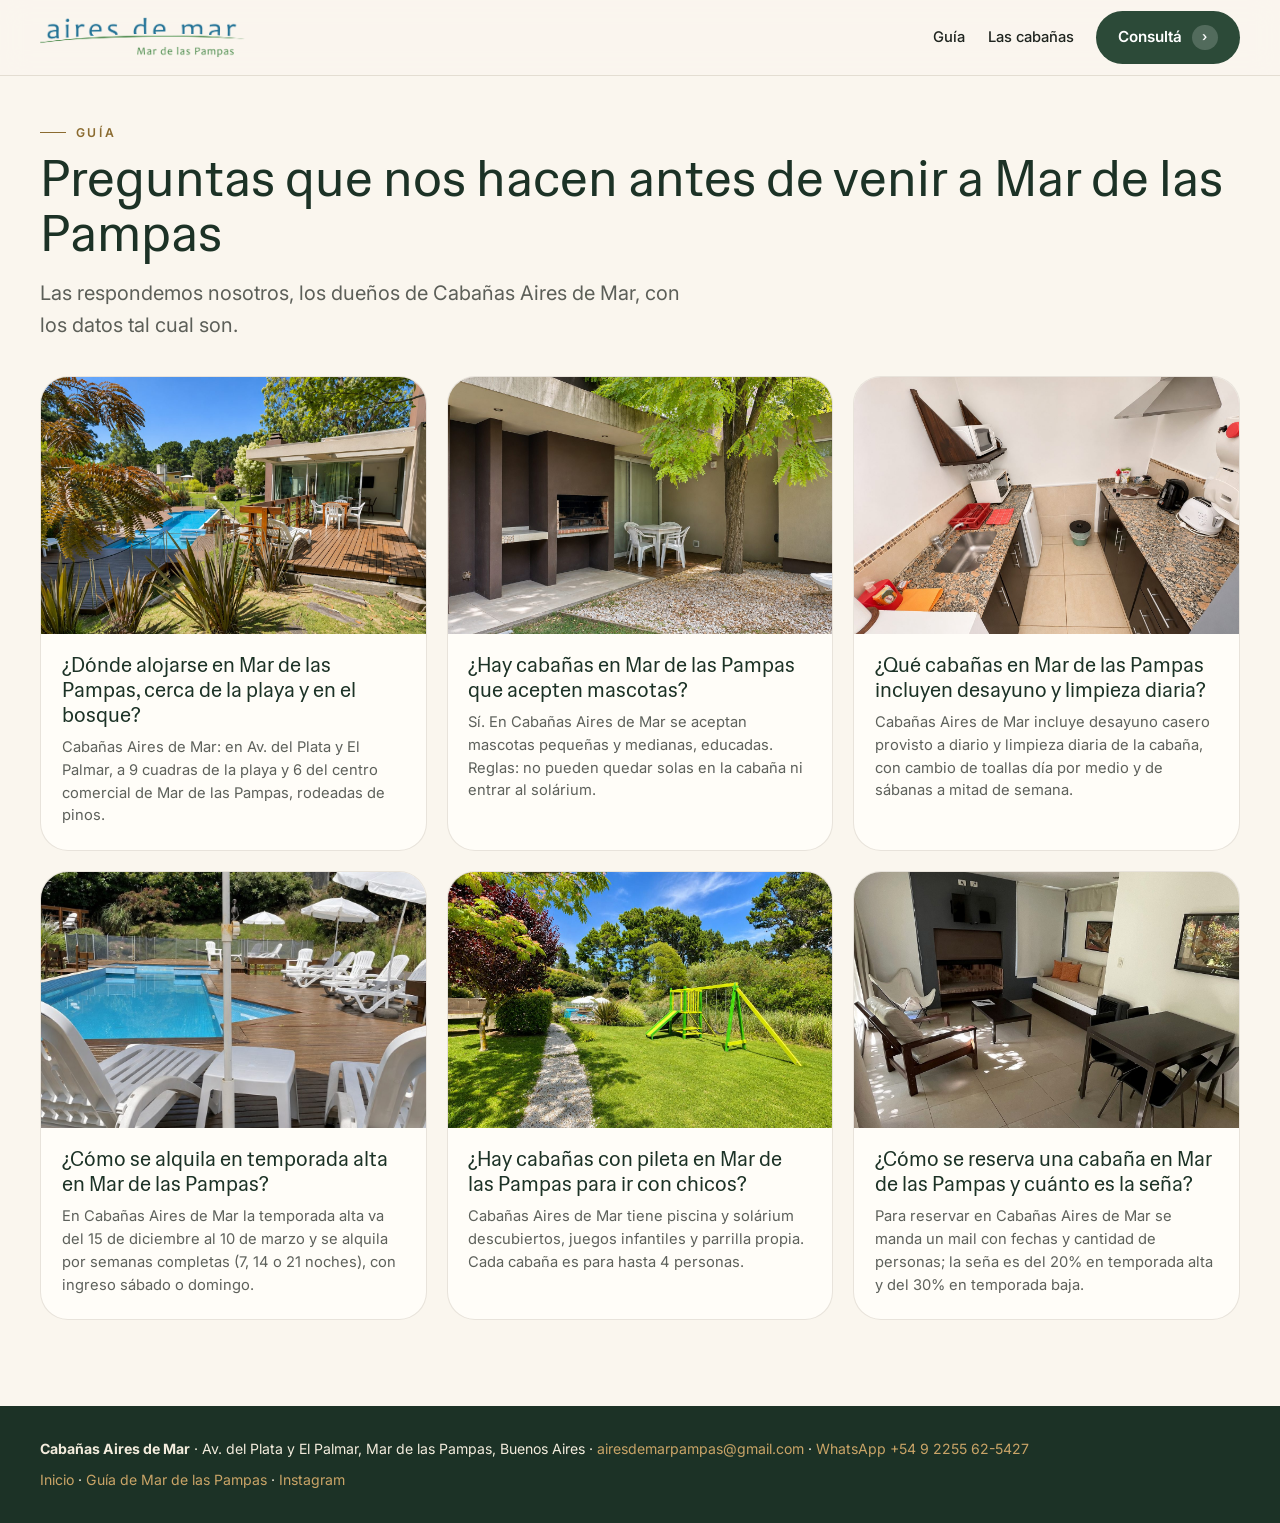
==== commit 6c5986a5: "fix: forzar descarga de las fotos nuevas (cache del navegador de 7 dias) Co-Authored-By: Claude Opus" ====
--- a/blog/index.html
+++ b/blog/index.html
@@ -6,14 +6,14 @@
 <title>Guía para tu escapada a Mar de las Pampas | Aires de Mar</title>
 <meta name="description" content="Respuestas claras de los dueños de Cabañas Aires de Mar: dónde alojarse, mascotas, desayuno, temporada alta, pileta para chicos y cómo reservar en Mar de las Pampas." />
 <meta name="theme-color" content="#1c3226" />
-<link rel="canonical" href="https://aires-de-mar.vercel.app/blog/" />
+<link rel="canonical" href="https://airesdemarpampas.com.ar/blog/" />
 <meta property="og:site_name" content="Aires de Mar" />
 <meta property="og:locale" content="es_AR" />
 <meta property="og:type" content="article" />
 <meta property="og:title" content="Guía para tu escapada a Mar de las Pampas | Aires de Mar" />
 <meta property="og:description" content="Respuestas claras de los dueños de Cabañas Aires de Mar: dónde alojarse, mascotas, desayuno, temporada alta, pileta para chicos y cómo reservar en Mar de las Pampas." />
-<meta property="og:url" content="https://aires-de-mar.vercel.app/blog/" />
-<meta property="og:image" content="https://aires-de-mar.vercel.app/img/hero.jpeg" />
+<meta property="og:url" content="https://airesdemarpampas.com.ar/blog/" />
+<meta property="og:image" content="https://airesdemarpampas.com.ar/img/hero.jpeg?v=20261110" />
 <meta name="twitter:card" content="summary_large_image" />
 <link rel="icon" href="/img/logo.jpg" />
 <link rel="preconnect" href="https://fonts.googleapis.com" />
@@ -25,47 +25,47 @@
  "@context": "https://schema.org",
  "@type": "Blog",
  "name": "Guía de Mar de las Pampas — Aires de Mar",
- "url": "https://aires-de-mar.vercel.app/blog/",
+ "url": "https://airesdemarpampas.com.ar/blog/",
  "publisher": {
   "@type": "Organization",
-  "@id": "https://aires-de-mar.vercel.app/#negocio",
+  "@id": "https://airesdemarpampas.com.ar/#negocio",
   "name": "Cabañas Aires de Mar"
  },
  "blogPost": [
   {
    "@type": "BlogPosting",
    "headline": "¿Dónde alojarse en Mar de las Pampas, cerca de la playa y en el bosque?",
-   "url": "https://aires-de-mar.vercel.app/blog/donde-alojarse-en-mar-de-las-pampas/",
+   "url": "https://airesdemarpampas.com.ar/blog/donde-alojarse-en-mar-de-las-pampas/",
    "datePublished": "2026-11-08"
   },
   {
    "@type": "BlogPosting",
    "headline": "¿Hay cabañas en Mar de las Pampas que acepten mascotas?",
-   "url": "https://aires-de-mar.vercel.app/blog/cabanas-mar-de-las-pampas-que-aceptan-mascotas/",
+   "url": "https://airesdemarpampas.com.ar/blog/cabanas-mar-de-las-pampas-que-aceptan-mascotas/",
    "datePublished": "2026-11-08"
   },
   {
    "@type": "BlogPosting",
    "headline": "¿Qué cabañas en Mar de las Pampas incluyen desayuno y limpieza diaria?",
-   "url": "https://aires-de-mar.vercel.app/blog/cabanas-con-desayuno-y-limpieza-diaria/",
+   "url": "https://airesdemarpampas.com.ar/blog/cabanas-con-desayuno-y-limpieza-diaria/",
    "datePublished": "2026-11-08"
   },
   {
    "@type": "BlogPosting",
    "headline": "¿Cómo se alquila en temporada alta en Mar de las Pampas?",
-   "url": "https://aires-de-mar.vercel.app/blog/temporada-alta-mar-de-las-pampas-semanas/",
+   "url": "https://airesdemarpampas.com.ar/blog/temporada-alta-mar-de-las-pampas-semanas/",
    "datePublished": "2026-11-08"
   },
   {
    "@type": "BlogPosting",
    "headline": "¿Hay cabañas con pileta en Mar de las Pampas para ir con chicos?",
-   "url": "https://aires-de-mar.vercel.app/blog/cabanas-con-pileta-para-familias/",
+   "url": "https://airesdemarpampas.com.ar/blog/cabanas-con-pileta-para-familias/",
    "datePublished": "2026-11-08"
   },
   {
    "@type": "BlogPosting",
    "headline": "¿Cómo se reserva una cabaña en Mar de las Pampas y cuánto es la seña?",
-   "url": "https://aires-de-mar.vercel.app/blog/como-reservar-cabana-mar-de-las-pampas/",
+   "url": "https://airesdemarpampas.com.ar/blog/como-reservar-cabana-mar-de-las-pampas/",
    "datePublished": "2026-11-08"
   }
  ]
@@ -91,27 +91,27 @@
   <p class="blog-lead">Las respondemos nosotros, los dueños de Cabañas Aires de Mar, con los datos tal cual son.</p>
   <ul class="blog-cards">
     <li><a class="blog-card" href="/blog/donde-alojarse-en-mar-de-las-pampas/">
-      <img src="/img/hero.jpeg" alt="" width="600" height="400" loading="lazy" />
+      <img src="/img/hero.jpeg?v=20261110" alt="" width="600" height="400" loading="lazy" />
       <span class="blog-card__body"><b>¿Dónde alojarse en Mar de las Pampas, cerca de la playa y en el bosque?</b><span>Cabañas Aires de Mar: en Av. del Plata y El Palmar, a 9 cuadras de la playa y 6 del centro comercial de Mar de las Pampas, rodeadas de pinos.</span></span>
     </a></li>
     <li><a class="blog-card" href="/blog/cabanas-mar-de-las-pampas-que-aceptan-mascotas/">
-      <img src="/img/parque1.jpeg" alt="" width="600" height="400" loading="lazy" />
+      <img src="/img/parque1.jpeg?v=20261110" alt="" width="600" height="400" loading="lazy" />
       <span class="blog-card__body"><b>¿Hay cabañas en Mar de las Pampas que acepten mascotas?</b><span>Sí. En Cabañas Aires de Mar se aceptan mascotas pequeñas y medianas, educadas. Reglas: no pueden quedar solas en la cabaña ni entrar al solárium.</span></span>
     </a></li>
     <li><a class="blog-card" href="/blog/cabanas-con-desayuno-y-limpieza-diaria/">
-      <img src="/img/interior2.jpeg" alt="" width="600" height="400" loading="lazy" />
+      <img src="/img/interior2.jpeg?v=20261110" alt="" width="600" height="400" loading="lazy" />
       <span class="blog-card__body"><b>¿Qué cabañas en Mar de las Pampas incluyen desayuno y limpieza diaria?</b><span>Cabañas Aires de Mar incluye desayuno casero provisto a diario y limpieza diaria de la cabaña, con cambio de toallas día por medio y de sábanas a mitad de semana.</span></span>
     </a></li>
     <li><a class="blog-card" href="/blog/temporada-alta-mar-de-las-pampas-semanas/">
-      <img src="/img/piscina1.jpeg" alt="" width="600" height="400" loading="lazy" />
+      <img src="/img/piscina1.jpeg?v=20261110" alt="" width="600" height="400" loading="lazy" />
       <span class="blog-card__body"><b>¿Cómo se alquila en temporada alta en Mar de las Pampas?</b><span>En Cabañas Aires de Mar la temporada alta va del 15 de diciembre al 10 de marzo y se alquila por semanas completas (7, 14 o 21 noches), con ingreso sábado o domingo.</span></span>
     </a></li>
     <li><a class="blog-card" href="/blog/cabanas-con-pileta-para-familias/">
-      <img src="/img/casa4.jpeg" alt="" width="600" height="400" loading="lazy" />
+      <img src="/img/casa4.jpeg?v=20261110" alt="" width="600" height="400" loading="lazy" />
       <span class="blog-card__body"><b>¿Hay cabañas con pileta en Mar de las Pampas para ir con chicos?</b><span>Cabañas Aires de Mar tiene piscina y solárium descubiertos, juegos infantiles y parrilla propia. Cada cabaña es para hasta 4 personas.</span></span>
     </a></li>
     <li><a class="blog-card" href="/blog/como-reservar-cabana-mar-de-las-pampas/">
-      <img src="/img/casa1.jpeg" alt="" width="600" height="400" loading="lazy" />
+      <img src="/img/casa1.jpeg?v=20261110" alt="" width="600" height="400" loading="lazy" />
       <span class="blog-card__body"><b>¿Cómo se reserva una cabaña en Mar de las Pampas y cuánto es la seña?</b><span>Para reservar en Cabañas Aires de Mar se manda un mail con fechas y cantidad de personas; la seña es del 20% en temporada alta y del 30% en temporada baja.</span></span>
     </a></li>
   </ul>
--- a/styles.css
+++ b/styles.css
@@ -22,7 +22,7 @@
   --font-display: "Hedvig Letters Sans", Georgia, "Times New Roman", serif;
   --font-body: "Inter", system-ui, -apple-system, Segoe UI, Roboto, sans-serif;
 
-  --text-hero: clamp(2.5rem, 1.2rem + 4.6vw, 5.2rem);
+  --text-hero: clamp(2.5rem, min(1.2rem + 4.6vw, 11vh), 5.2rem); /* tope por alto: en notebooks de pantalla baja el titulo entra sin subir hasta el menu */
   --text-h2:   clamp(1.9rem, 1.2rem + 2.4vw, 3.2rem);
   --text-lead: clamp(1.05rem, 0.98rem + 0.4vw, 1.25rem);
 
@@ -91,7 +91,8 @@
   transition: background .35s var(--ease), box-shadow .35s, padding .35s;
 }
 .nav.scrolled { background: rgba(250,246,238,.9); backdrop-filter: blur(14px); box-shadow: 0 1px 0 var(--line); padding-block: .7rem; }
-.nav__brand { position: relative; display: block; width: 200px; height: 38px; }
+.nav__brand { position: relative; display: block; width: clamp(220px, 20vw, 300px); aspect-ratio: 480 / 91; transform-origin: left center; transition: transform .35s var(--ease); } /* el nombre del lugar tiene que leerse: grande arriba, se achica al bajar */
+.nav.scrolled .nav__brand { transform: scale(.8); }
 .nav__logo { position: absolute; inset: 0; width: 100%; height: 100%; object-fit: contain; object-position: left center; transition: opacity .35s; }
 .nav__logo--color { opacity: 0; }
 .nav.scrolled .nav__logo--white { opacity: 0; }
@@ -111,7 +112,7 @@
 .nav__toggle[aria-expanded="true"] span:nth-child(3){ top: 10px; transform: rotate(-45deg); }
 
 /* ---------- Hero ---------- */
-.hero { position: relative; min-height: 100svh; display: flex; align-items: flex-end; color: #fff; padding: 0 clamp(1rem,4vw,2.5rem) clamp(3rem,8vh,6.5rem); isolation: isolate; overflow: hidden; }
+.hero { position: relative; min-height: 100svh; display: flex; align-items: flex-end; color: #fff; padding: 7.5rem clamp(1rem,4vw,2.5rem) clamp(3rem,8vh,6.5rem); /* arriba: el alto del menu fijo, para que el logo nunca tape el texto */ isolation: isolate; overflow: hidden; }
 .hero__bg { position: absolute; inset: -6% 0 0 0; z-index: -2; transform: translate3d(0, var(--py, 0px), 0); }
 .hero__bg img { width: 100%; height: 100%; object-fit: cover; animation: kenburns 16s var(--ease) both; }
 /* Velo para que el texto se lea sobre la foto: oscurece la izquierda (donde está el texto) y la base */
@@ -360,7 +361,7 @@
 }
 @media (max-width: 560px){
   :root { --nav-h: 60px; }
-  .nav__brand { width: 160px; height: 30px; }
+  .nav__brand { width: 210px; }
   .reserva-bar { padding-block: .55rem; }
   .reserva-bar__txt span { display: none; }
   .reserva-bar__txt b { font-size: 1rem; }
@@ -427,18 +428,25 @@
 .chat__typing i { width: 6px; height: 6px; border-radius: 50%; background: var(--forest-3); animation: dot 1.2s infinite; }
 .chat__typing i:nth-child(2) { animation-delay: .15s; } .chat__typing i:nth-child(3) { animation-delay: .3s; }
 @keyframes dot { 0%, 60%, 100% { opacity: .3; transform: none; } 30% { opacity: 1; transform: translateY(-3px); } }
-.chat__form { display: flex; gap: .5rem; padding: .7rem .8rem; border-top: 1px solid var(--line); background: var(--card); }
+.chat__form { display: flex; gap: .4rem; padding: .7rem .8rem; border-top: 1px solid var(--line); background: var(--card); }
 .chat__form textarea { flex: 1; resize: none; max-height: 110px; padding: .65rem .8rem; border: 1px solid var(--line); border-radius: 14px; background: var(--cream); color: var(--ink); font: .95rem/1.4 var(--font-body); }
 .chat__form button { flex: none; width: 44px; height: 44px; align-self: flex-end; border: 0; border-radius: 50%; background: var(--forest); cursor: pointer; display: grid; place-items: center; }
 .chat__form button svg { width: 20px; height: 20px; fill: var(--gold); }
 .chat__form button:disabled { opacity: .5; cursor: default; }
+.chat__form .chat__tool { width: 38px; height: 38px; margin-bottom: 3px; background: transparent; border: 1px solid var(--line); }
+.chat__form .chat__tool svg { fill: var(--forest); }
+.chat__form .chat__tool:hover { background: var(--cream-2); }
+.chat__form .chat__tool[aria-pressed="true"] { background: var(--terracotta, #b5562f); border-color: transparent; animation: rec 1.2s infinite; }
+.chat__form .chat__tool[aria-pressed="true"] svg { fill: #fff; }
+@keyframes rec { 50% { opacity: .65; } }
+.chat__log img { display: block; max-width: 100%; max-height: 220px; border-radius: 10px; margin-bottom: .3rem; }
 .chat__wa { display: block; padding: .55rem; text-align: center; font-size: .82rem; font-weight: 600; color: var(--gold-ink); background: var(--cream-2); text-decoration: none; }
 .chat__wa:hover { text-decoration: underline; }
 @media (max-width: 760px) {
   .chat-fab { width: 52px; height: 52px; bottom: 8.6rem; right: .9rem; }
   .chat { right: .5rem; left: .5rem; bottom: .5rem; width: auto; height: min(80vh, 620px); }
 }
-@media (prefers-reduced-motion: reduce) { .chat, .chat__typing i, .chat-fab::before { animation: none; } }
+@media (prefers-reduced-motion: reduce) { .chat, .chat__typing i, .chat-fab::before, .chat__tool { animation: none !important; } }
 
 /* ============ BLOG / GUÍA (páginas estáticas, sin JS) ============ */
 .blog-page { background: var(--cream); }
